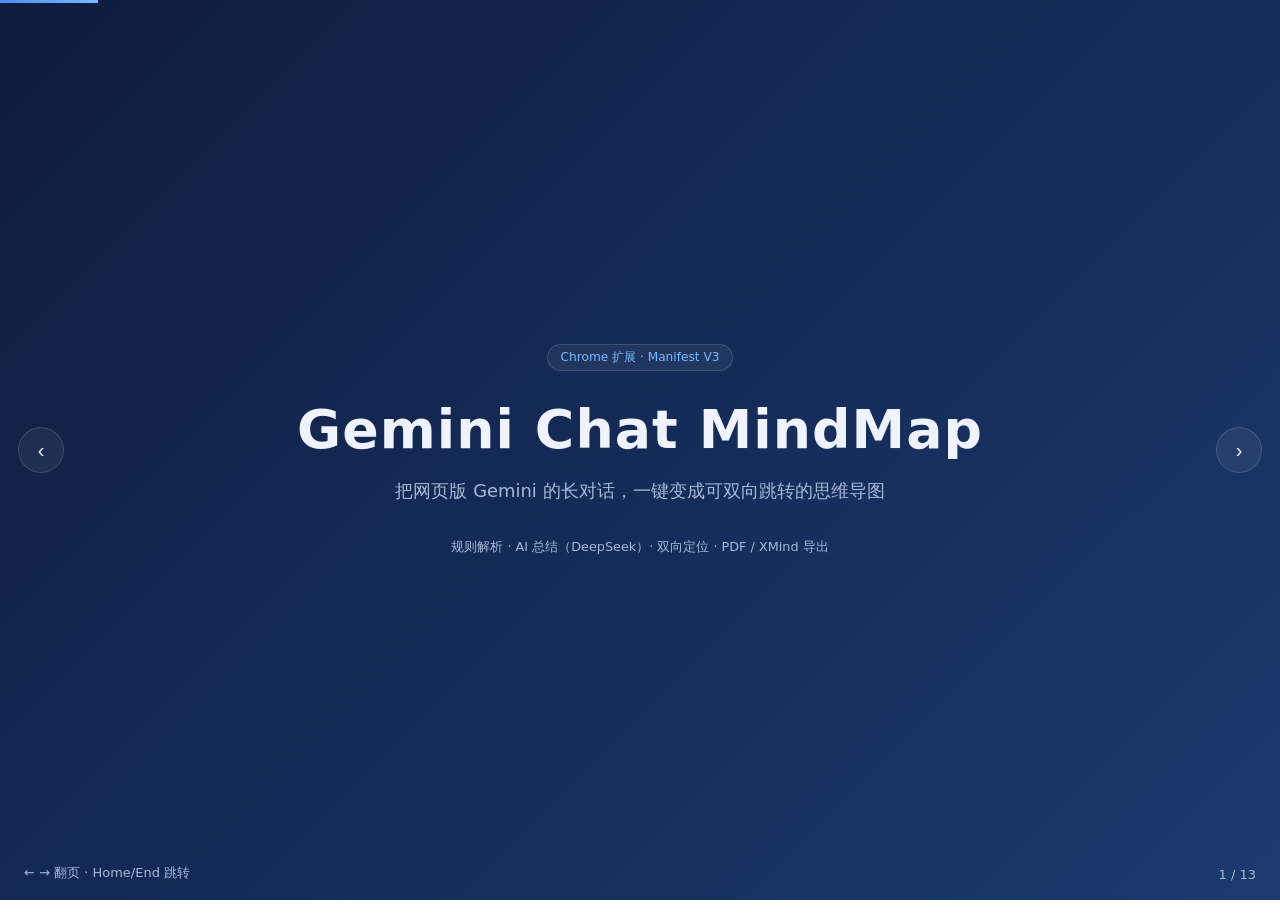
==== presentation.html @ fbed33ae "Gemini Chat MindMap Chrome 扩展 v0.1.0 - 读取 Gemini 网页版对话生成思维导图（规则解析 / DeepSeek AI 总结） - 导图与原文双向跳转定位 - " ====
<!DOCTYPE html>
<html lang="zh-CN">
<head>
<meta charset="UTF-8" />
<meta name="viewport" content="width=device-width, initial-scale=1.0" />
<title>Gemini Chat MindMap · 项目展示</title>
<style>
  :root {
    --bg1: #0f1c3f;
    --bg2: #1a3a6e;
    --accent: #4c8dff;
    --accent2: #7ab8ff;
    --text: #eef3ff;
    --subtle: #a8b8d8;
    --card: rgba(255, 255, 255, 0.06);
    --border: rgba(255, 255, 255, 0.14);
  }
  * { box-sizing: border-box; margin: 0; padding: 0; }
  html, body { height: 100%; overflow: hidden; }
  body {
    font-family: system-ui, -apple-system, 'PingFang SC', 'Microsoft YaHei', sans-serif;
    background: linear-gradient(135deg, var(--bg1), var(--bg2));
    color: var(--text);
  }

  /* ---------- 幻灯片框架 ---------- */
  .deck { height: 100%; position: relative; }
  .slide {
    position: absolute; inset: 0;
    display: flex; flex-direction: column; align-items: center; justify-content: center;
    padding: 6vh 8vw;
    opacity: 0; visibility: hidden;
    transform: translateY(24px);
    transition: opacity .45s ease, transform .45s ease, visibility .45s;
  }
  .slide.active { opacity: 1; visibility: visible; transform: translateY(0); }

  h1 { font-size: 4.2vw; font-weight: 700; letter-spacing: .02em; }
  h2 { font-size: 2.6vw; font-weight: 700; margin-bottom: 4vh; color: var(--text); }
  h2 .no {
    display: inline-block; margin-right: .5em;
    color: var(--accent); font-weight: 800;
  }
  .subtitle { margin-top: 2vh; font-size: 1.4vw; color: var(--subtle); }
  .badge {
    display: inline-block; padding: .3em 1em; border-radius: 999px;
    background: var(--card); border: 1px solid var(--border);
    font-size: .95vw; color: var(--accent2); margin-bottom: 3vh;
  }

  /* ---------- 内容卡片 ---------- */
  .grid { display: grid; gap: 2.2vh 2vw; width: 100%; max-width: 1100px; }
  .grid.cols-2 { grid-template-columns: 1fr 1fr; }
  .grid.cols-3 { grid-template-columns: 1fr 1fr 1fr; }
  .card {
    background: var(--card); border: 1px solid var(--border);
    border-radius: 16px; padding: 2.6vh 1.6vw;
  }
  .card h3 { font-size: 1.25vw; margin-bottom: 1vh; color: var(--accent2); }
  .card p, .card li { font-size: 1.02vw; line-height: 1.75; color: var(--subtle); }
  .card ul { padding-left: 1.2em; }
  .card .em { color: var(--text); font-weight: 600; }

  code, .code {
    font-family: ui-monospace, 'SF Mono', Menlo, Consolas, monospace;
    background: rgba(76, 141, 255, .15); color: var(--accent2);
    border-radius: 6px; padding: .1em .45em; font-size: .92em;
  }
  pre {
    width: 100%; max-width: 1000px;
    background: #0a142e; border: 1px solid var(--border); border-radius: 14px;
    padding: 2.4vh 1.6vw; font-size: .95vw; line-height: 1.7;
    color: #c9dcff; overflow: auto; max-height: 52vh;
    font-family: ui-monospace, 'SF Mono', Menlo, Consolas, monospace;
  }
  pre .k { color: #7ab8ff; }
  pre .s { color: #9ecea0; }
  pre .c { color: #6b7ba0; }

  /* 架构图 */
  .arch { display: flex; align-items: center; gap: 1.2vw; width: 100%; max-width: 1100px; justify-content: center; }
  .arch .node {
    flex: 1; background: var(--card); border: 1px solid var(--border);
    border-radius: 14px; padding: 2.4vh 1vw; text-align: center;
  }
  .arch .node h3 { font-size: 1.1vw; color: var(--accent2); margin-bottom: .8vh; }
  .arch .node p { font-size: .88vw; color: var(--subtle); line-height: 1.6; }
  .arch .arrow { font-size: 1.6vw; color: var(--accent); flex: none; }

  /* 流程条 */
  .flow { display: flex; gap: 1vw; align-items: stretch; width: 100%; max-width: 1100px; }
  .flow .step {
    flex: 1; background: var(--card); border: 1px solid var(--border);
    border-radius: 14px; padding: 2.2vh 1.2vw; position: relative;
  }
  .flow .step::after {
    content: '→'; position: absolute; right: -1.05vw; top: 50%;
    transform: translateY(-50%); color: var(--accent); font-size: 1.3vw;
  }
  .flow .step:last-child::after { content: ''; }
  .flow .step h3 { font-size: 1.05vw; color: var(--accent2); margin-bottom: .8vh; }
  .flow .step p { font-size: .9vw; color: var(--subtle); line-height: 1.6; }

  /* 演示占位图 */
  .demo-shot {
    width: 100%; max-width: 900px; height: 46vh;
    border: 1px dashed var(--border); border-radius: 16px;
    display: flex; align-items: center; justify-content: center;
    background: var(--card); color: var(--subtle); font-size: 1.05vw;
    flex-direction: column; gap: 1vh;
  }
  .demo-shot .icon { font-size: 3vw; }

  /* ---------- 导航 ---------- */
  .progress {
    position: fixed; left: 0; top: 0; height: 3px;
    background: linear-gradient(90deg, var(--accent), var(--accent2));
    transition: width .35s ease; z-index: 10;
  }
  .hud {
    position: fixed; right: 24px; bottom: 18px;
    font-size: 13px; color: var(--subtle); z-index: 10;
  }
  .hint {
    position: fixed; left: 24px; bottom: 18px;
    font-size: 13px; color: var(--subtle); z-index: 10;
  }
  .nav {
    position: fixed; top: 50%; transform: translateY(-50%);
    width: 46px; height: 46px; border-radius: 50%;
    border: 1px solid var(--border); background: var(--card);
    color: var(--text); font-size: 20px; cursor: pointer; z-index: 10;
    display: flex; align-items: center; justify-content: center;
    transition: background .2s;
  }
  .nav:hover { background: rgba(255,255,255,.14); }
  .nav.prev { left: 18px; }
  .nav.next { right: 18px; }
  @media (max-width: 900px) {
    h1 { font-size: 7vw; } h2 { font-size: 5vw; }
    .card h3 { font-size: 3.4vw; } .card p, .card li { font-size: 3vw; }
    .grid.cols-2, .grid.cols-3 { grid-template-columns: 1fr; }
    pre { font-size: 2.6vw; }
  }
</style>
</head>
<body>
<div class="deck" id="deck">

  <!-- 1 封面 -->
  <section class="slide">
    <div class="badge">Chrome 扩展 · Manifest V3</div>
    <h1>Gemini Chat MindMap</h1>
    <p class="subtitle">把网页版 Gemini 的长对话，一键变成可双向跳转的思维导图</p>
    <p class="subtitle" style="margin-top:4vh;font-size:1vw">规则解析 · AI 总结（DeepSeek）· 双向定位 · PDF / XMind 导出</p>
  </section>

  <!-- 2 背景 -->
  <section class="slide">
    <h2><span class="no">01</span>为什么做这个</h2>
    <div class="grid cols-3">
      <div class="card"><h3>长对话难回顾</h3><p>Gemini 会话动辄几十轮，想找回某段讨论只能在页面里<span class="em">反复滚动查找</span>，效率极低。</p></div>
      <div class="card"><h3>思路难梳理</h3><p>线性聊天流无法呈现<span class="em">主题结构与逻辑脉络</span>，复习、复盘时缺少全局视角。</p></div>
      <div class="card"><h3>内容难沉淀</h3><p>对话内容<span class="em">锁在网页里</span>，无法方便地导出为文档或脑图，进入个人知识库。</p></div>
    </div>
  </section>

  <!-- 3 功能总览 -->
  <section class="slide">
    <h2><span class="no">02</span>功能总览</h2>
    <div class="grid cols-2">
      <div class="card"><h3>规则解析</h3><p>按对话轮次即时生成导图，零成本；长回答按标题/段落自动切分子分支。</p></div>
      <div class="card"><h3>AI 总结</h3><p>调用 DeepSeek（chat / reasoner 可选）按<span class="em">主题域聚合</span>提炼大纲，带来源的节点可跳回原文。</p></div>
      <div class="card"><h3>双向跳转</h3><p>点导图节点 → 页面滚动定位并闪烁；悬停原文点「导图」→ 侧边栏展开路径并高亮节点。</p></div>
      <div class="card"><h3>一键导出</h3><p>导出 <span class="em">PDF</span>（整页等比）与 <span class="em">XMind</span> 文件，可直接进入 XMind 继续编辑。</p></div>
    </div>
  </section>

  <!-- 4 演示 -->
  <section class="slide">
    <h2><span class="no">03</span>效果演示</h2>
    <div class="demo-shot">
      <div class="icon">🗺️</div>
      <div>此处可替换为扩展实际运行截图</div>
      <div style="font-size:.85vw">左侧：Gemini 会话页（含悬停「导图」按钮）　右侧：侧边栏思维导图</div>
    </div>
  </section>

  <!-- 5 架构 -->
  <section class="slide">
    <h2><span class="no">04</span>技术架构</h2>
    <div class="arch">
      <div class="node"><h3>Content Script</h3><p>注入 gemini.google.com<br/>DOM 解析 · 定位闪烁<br/>悬停按钮 · 变更检测</p></div>
      <div class="arrow">⇄</div>
      <div class="node"><h3>Background SW</h3><p>侧边栏开关行为<br/>原文→导图请求中转<br/>（storage.session 暂存）</p></div>
      <div class="arrow">⇄</div>
      <div class="node"><h3>Side Panel</h3><p>mind-elixir 渲染导图<br/>规则/AI 双模式<br/>双向跳转 · PDF/XMind 导出</p></div>
    </div>
    <p style="margin-top:3.5vh;color:var(--subtle);font-size:1vw">零构建方案：原生 JS + vendored 库（mind-elixir / jsPDF / JSZip），无打包工具，维护成本最低</p>
  </section>

  <!-- 6 核心：DOM 解析 -->
  <section class="slide">
    <h2><span class="no">05</span>核心实现 · 容错 DOM 解析</h2>
    <p style="color:var(--subtle);font-size:1.05vw;margin-bottom:2.5vh">Gemini 前端类名随版本混淆变化，解析层采用<span style="color:var(--accent2)">选择器链降级</span>策略，独立封装便于维护：</p>
    <pre><span class="c">// content/content.js</span>
<span class="k">const</span> USER_SEL = <span class="s">'user-query'</span>, MODEL_SEL = <span class="s">'model-response'</span>;

<span class="k">function</span> findMessageEls() {
  <span class="c">// ① chat-history 内的自定义元素（最稳定）</span>
  <span class="c">// ② chat-window / conversation-container 范围</span>
  <span class="c">// ③ document 全局兜底 + 去嵌套 + 文档序排序</span>
}
<span class="c">// 每条消息 → { type, index, text, headings[] }</span>
<span class="c">// index 即双向跳转的锚点</span></pre>
  </section>

  <!-- 7 核心：双向跳转 -->
  <section class="slide">
    <h2><span class="no">06</span>核心实现 · 双向跳转</h2>
    <div class="grid cols-2">
      <div class="card">
        <h3>导图 → 原文</h3>
        <ul>
          <li>节点 <code>data-nodeid</code> → payload Map 查到消息 <code>index</code></li>
          <li><code>GMM_LOCATE</code> → 页面按 index 重查元素</li>
          <li><code>scrollIntoView</code> 居中 + CSS 闪烁高亮</li>
        </ul>
      </div>
      <div class="card">
        <h3>原文 → 导图</h3>
        <ul>
          <li>悬停消息出现「导图」按钮（页面注入样式，不受 CSP 影响）</li>
          <li>点击 → background 暂存 <code>pendingHighlight</code> 并自动打开侧边栏</li>
          <li>面板展开祖先链 → 滚动至节点 → 闪烁</li>
        </ul>
      </div>
    </div>
    <p style="margin-top:3vh;color:var(--subtle);font-size:1vw">锚点用「会话内序号」而非 DOM 引用：定位时实时重查，<span style="color:var(--accent2)">天然容忍 Gemini 的重渲染</span></p>
  </section>

  <!-- 8 AI 管线 -->
  <section class="slide">
    <h2><span class="no">07</span>AI 总结管线（DeepSeek）</h2>
    <div class="flow">
      <div class="step"><h3>① 转录</h3><p>轮次分组 + 【第n轮】标注，单条 2500 字 / 总量 45k 字截断</p></div>
      <div class="step"><h3>② 提示词</h3><p>要求按主题域聚合、2~4 层结构、ref 标注来源轮次、严格 JSON</p></div>
      <div class="step"><h3>③ 调用</h3><p>deepseek-chat（JSON 模式）或 deepseek-reasoner（更高质量）</p></div>
      <div class="step"><h3>④ 清洗</h3><p>剥离围栏宽松解析 → 校验层级/字数 → ref 轮次号映射回消息 index</p></div>
    </div>
  </section>

  <!-- 9 导出 -->
  <section class="slide">
    <h2><span class="no">08</span>导出能力</h2>
    <div class="grid cols-2">
      <div class="card">
        <h3>PDF</h3>
        <p>mind-elixir <code>exportPng()</code> 渲染整图 → jsPDF 按导图<span class="em">实际宽高建同尺寸页面</span> → 直接下载，无裁剪无缩放。</p>
      </div>
      <div class="card">
        <h3>XMind</h3>
        <p>导图树转 XMind 2020+ 的 <code>content.json</code>（topic→title、children→attached）→ JSZip 打包 <code>.xmind</code> → XMind 打开可继续编辑。</p>
      </div>
    </div>
  </section>

  <!-- 10 难点 -->
  <section class="slide">
    <h2><span class="no">09</span>踩过的坑与解法</h2>
    <div class="grid cols-3">
      <div class="card"><h3>扩展重载脚本失效</h3><p>重载后旧 content script 上下文死亡，通信必挂。<br/><span class="em">解：</span>通信失败时用 <code>chrome.scripting</code> 自动重注入 + 旧脚本清理注册表。</p></div>
      <div class="card"><h3>IIFE 导出形式</h3><p>mind-elixir IIFE 全局变量是模块对象而非类。<br/><span class="em">解：</span><code>MindElixir.default || MindElixir</code> 兼容取值。</p></div>
      <div class="card"><h3>无障碍文本污染</h3><p>抓取文本混入 "You said" 等屏幕阅读器前缀。<br/><span class="em">解：</span>文本提取后正则剥离已知前缀。</p></div>
    </div>
  </section>

  <!-- 11 测试 -->
  <section class="slide">
    <h2><span class="no">10</span>质量保障</h2>
    <div class="grid cols-2">
      <div class="card"><h3>单元测试 × 34</h3><p>树构建抽为纯函数模块 <code>treeBuilder.js</code>：轮次分组、50 轮截断、ref 映射、AI JSON 容错、深度防护等 <span class="em">34 项断言全过</span>。</p></div>
      <div class="card"><h3>手动测试清单</h3><p>覆盖：规则/AI 生成、双向跳转、会话更新提示、长会话截断、空会话、无效 Key、断网等边界场景。</p></div>
    </div>
  </section>

  <!-- 12 展望 -->
  <section class="slide">
    <h2><span class="no">11</span>后续规划</h2>
    <div class="grid cols-3">
      <div class="card"><h3>历史会话</h3><p>支持从侧边栏会话列表选择历史对话生成导图。</p></div>
      <div class="card"><h3>更多平台</h3><p>抽象解析层，适配 ChatGPT / Claude 等对话站点。</p></div>
      <div class="card"><h3>更多导出</h3><p>Markdown 大纲、OPML、PNG 长图等格式。</p></div>
    </div>
  </section>

  <!-- 13 结尾 -->
  <section class="slide">
    <h1 style="font-size:3.4vw">让每一次 AI 对话<br/>都能沉淀为结构化知识</h1>
    <p class="subtitle">Gemini Chat MindMap · 谢谢观看</p>
  </section>

</div>

<div class="progress" id="progress"></div>
<button class="nav prev" id="btnPrev" aria-label="上一页">‹</button>
<button class="nav next" id="btnNext" aria-label="下一页">›</button>
<div class="hint">← → 翻页 · Home/End 跳转</div>
<div class="hud" id="hud">1 / 13</div>

<script>
(function () {
  var slides = document.querySelectorAll('.slide');
  var total = slides.length;
  var cur = 0;
  var hud = document.getElementById('hud');
  var progress = document.getElementById('progress');

  function show(i) {
    cur = Math.max(0, Math.min(total - 1, i));
    slides.forEach(function (s, idx) { s.classList.toggle('active', idx === cur); });
    hud.textContent = (cur + 1) + ' / ' + total;
    progress.style.width = ((cur + 1) / total * 100) + '%';
  }

  document.getElementById('btnPrev').addEventListener('click', function () { show(cur - 1); });
  document.getElementById('btnNext').addEventListener('click', function () { show(cur + 1); });

  document.addEventListener('keydown', function (e) {
    if (e.key === 'ArrowRight' || e.key === 'ArrowDown' || e.key === ' ' || e.key === 'PageDown') { e.preventDefault(); show(cur + 1); }
    else if (e.key === 'ArrowLeft' || e.key === 'ArrowUp' || e.key === 'PageUp') { e.preventDefault(); show(cur - 1); }
    else if (e.key === 'Home') { show(0); }
    else if (e.key === 'End') { show(total - 1); }
  });

  // 触摸滑动支持
  var touchX = null;
  document.addEventListener('touchstart', function (e) { touchX = e.touches[0].clientX; }, { passive: true });
  document.addEventListener('touchend', function (e) {
    if (touchX == null) return;
    var dx = e.changedTouches[0].clientX - touchX;
    if (dx < -50) show(cur + 1);
    else if (dx > 50) show(cur - 1);
    touchX = null;
  }, { passive: true });

  show(0);
})();
</script>
</body>
</html>
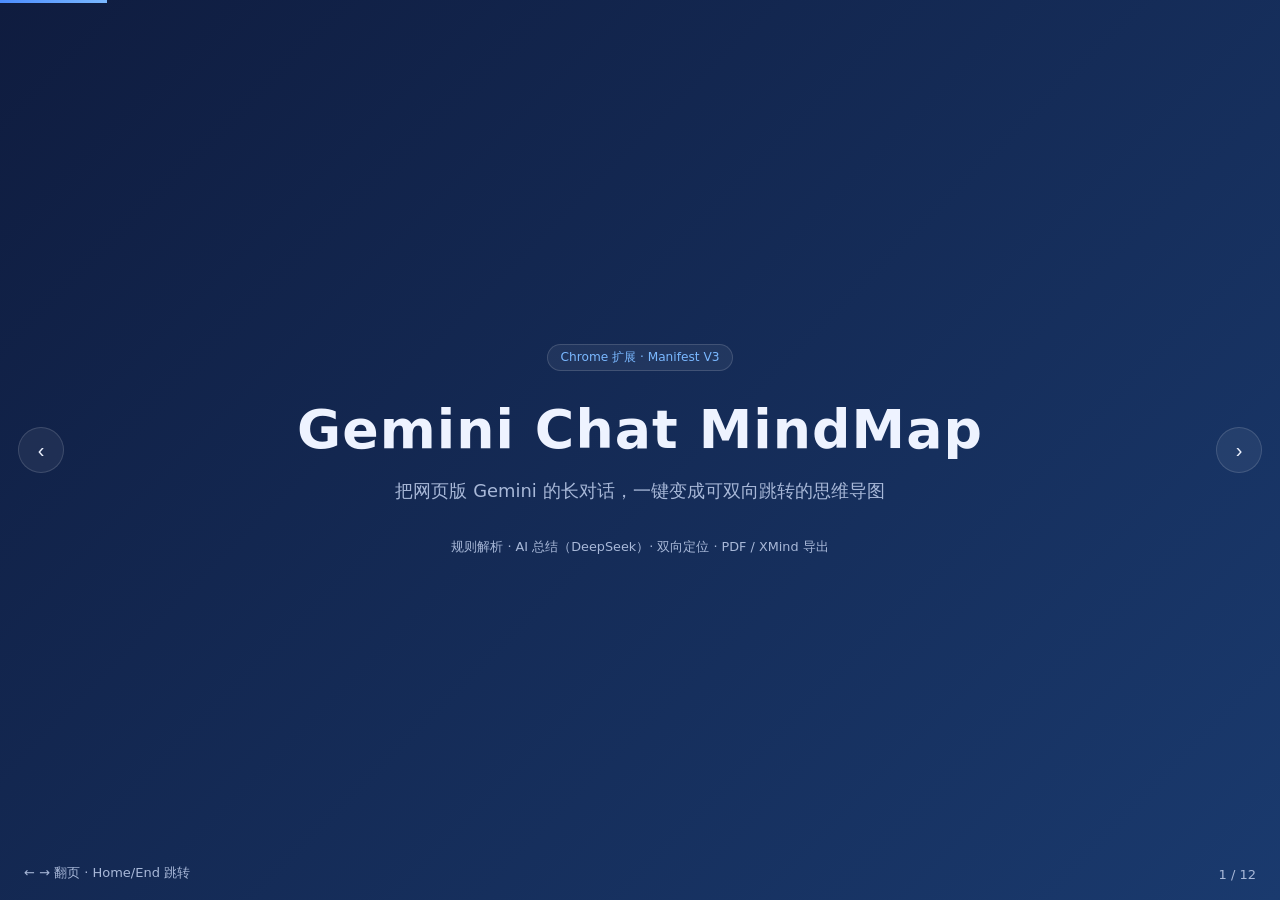
==== commit cb5fcc5e: "移除「容错 DOM 解析」幻灯片并重排编号" ====
--- a/presentation.html
+++ b/presentation.html
@@ -179,11 +179,10 @@
   <!-- 4 演示 -->
   <section class="slide">
     <h2><span class="no">03</span>效果演示</h2>
-    <div class="demo-shot">
-      <div class="icon">🗺️</div>
-      <div>此处可替换为扩展实际运行截图</div>
-      <div style="font-size:.85vw">左侧：Gemini 会话页（含悬停「导图」按钮）　右侧：侧边栏思维导图</div>
-    </div>
+    <div class="demo-shot" style="border:none;background:none;padding:0">
+      <img src="docs/assets/demo.png" alt="Gemini Chat MindMap 实际运行效果" style="max-width:100%;max-height:52vh;border-radius:16px;border:1px solid var(--border);box-shadow:0 12px 48px rgba(0,0,0,.4)" />
+    </div>
+    <p style="margin-top:2vh;color:var(--subtle);font-size:.95vw">左侧：Gemini 会话页（悬停消息出现「导图」按钮）　右侧：侧边栏思维导图（节点可点击跳回原文）</p>
   </section>
 
   <!-- 5 架构 -->
@@ -199,25 +198,9 @@
     <p style="margin-top:3.5vh;color:var(--subtle);font-size:1vw">零构建方案：原生 JS + vendored 库（mind-elixir / jsPDF / JSZip），无打包工具，维护成本最低</p>
   </section>
 
-  <!-- 6 核心：DOM 解析 -->
-  <section class="slide">
-    <h2><span class="no">05</span>核心实现 · 容错 DOM 解析</h2>
-    <p style="color:var(--subtle);font-size:1.05vw;margin-bottom:2.5vh">Gemini 前端类名随版本混淆变化，解析层采用<span style="color:var(--accent2)">选择器链降级</span>策略，独立封装便于维护：</p>
-    <pre><span class="c">// content/content.js</span>
-<span class="k">const</span> USER_SEL = <span class="s">'user-query'</span>, MODEL_SEL = <span class="s">'model-response'</span>;
-
-<span class="k">function</span> findMessageEls() {
-  <span class="c">// ① chat-history 内的自定义元素（最稳定）</span>
-  <span class="c">// ② chat-window / conversation-container 范围</span>
-  <span class="c">// ③ document 全局兜底 + 去嵌套 + 文档序排序</span>
-}
-<span class="c">// 每条消息 → { type, index, text, headings[] }</span>
-<span class="c">// index 即双向跳转的锚点</span></pre>
-  </section>
-
   <!-- 7 核心：双向跳转 -->
   <section class="slide">
-    <h2><span class="no">06</span>核心实现 · 双向跳转</h2>
+    <h2><span class="no">05</span>核心实现 · 双向跳转</h2>
     <div class="grid cols-2">
       <div class="card">
         <h3>导图 → 原文</h3>
@@ -241,7 +224,7 @@
 
   <!-- 8 AI 管线 -->
   <section class="slide">
-    <h2><span class="no">07</span>AI 总结管线（DeepSeek）</h2>
+    <h2><span class="no">06</span>AI 总结管线（DeepSeek）</h2>
     <div class="flow">
       <div class="step"><h3>① 转录</h3><p>轮次分组 + 【第n轮】标注，单条 2500 字 / 总量 45k 字截断</p></div>
       <div class="step"><h3>② 提示词</h3><p>要求按主题域聚合、2~4 层结构、ref 标注来源轮次、严格 JSON</p></div>
@@ -252,7 +235,7 @@
 
   <!-- 9 导出 -->
   <section class="slide">
-    <h2><span class="no">08</span>导出能力</h2>
+    <h2><span class="no">07</span>导出能力</h2>
     <div class="grid cols-2">
       <div class="card">
         <h3>PDF</h3>
@@ -267,7 +250,7 @@
 
   <!-- 10 难点 -->
   <section class="slide">
-    <h2><span class="no">09</span>踩过的坑与解法</h2>
+    <h2><span class="no">08</span>踩过的坑与解法</h2>
     <div class="grid cols-3">
       <div class="card"><h3>扩展重载脚本失效</h3><p>重载后旧 content script 上下文死亡，通信必挂。<br/><span class="em">解：</span>通信失败时用 <code>chrome.scripting</code> 自动重注入 + 旧脚本清理注册表。</p></div>
       <div class="card"><h3>IIFE 导出形式</h3><p>mind-elixir IIFE 全局变量是模块对象而非类。<br/><span class="em">解：</span><code>MindElixir.default || MindElixir</code> 兼容取值。</p></div>
@@ -277,7 +260,7 @@
 
   <!-- 11 测试 -->
   <section class="slide">
-    <h2><span class="no">10</span>质量保障</h2>
+    <h2><span class="no">09</span>质量保障</h2>
     <div class="grid cols-2">
       <div class="card"><h3>单元测试 × 34</h3><p>树构建抽为纯函数模块 <code>treeBuilder.js</code>：轮次分组、50 轮截断、ref 映射、AI JSON 容错、深度防护等 <span class="em">34 项断言全过</span>。</p></div>
       <div class="card"><h3>手动测试清单</h3><p>覆盖：规则/AI 生成、双向跳转、会话更新提示、长会话截断、空会话、无效 Key、断网等边界场景。</p></div>
@@ -286,7 +269,7 @@
 
   <!-- 12 展望 -->
   <section class="slide">
-    <h2><span class="no">11</span>后续规划</h2>
+    <h2><span class="no">10</span>后续规划</h2>
     <div class="grid cols-3">
       <div class="card"><h3>历史会话</h3><p>支持从侧边栏会话列表选择历史对话生成导图。</p></div>
       <div class="card"><h3>更多平台</h3><p>抽象解析层，适配 ChatGPT / Claude 等对话站点。</p></div>
